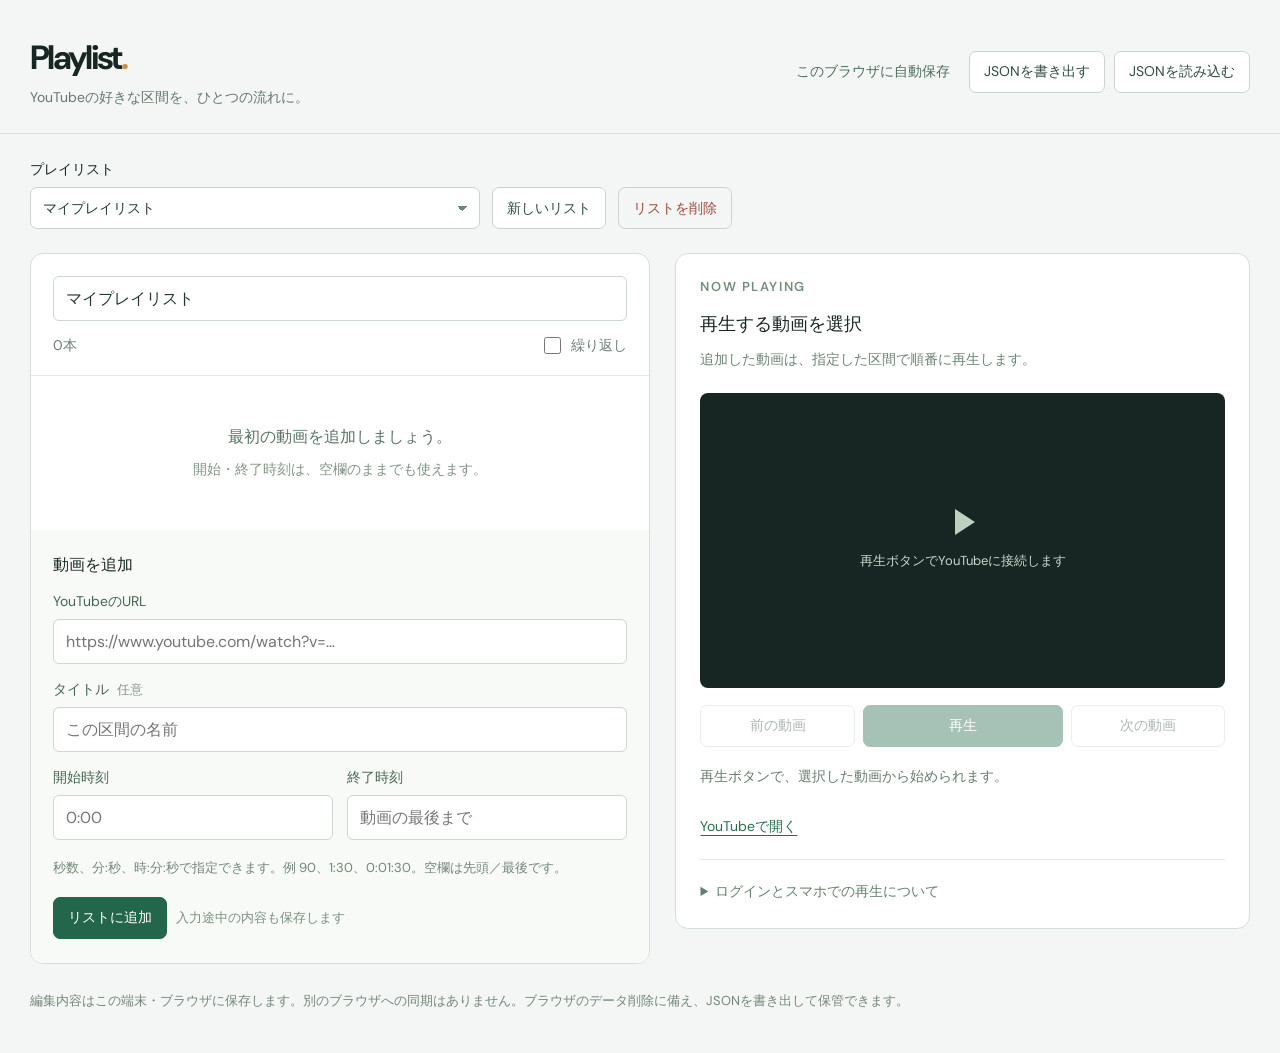
==== playlist/index.html @ 5c145c11 "playlist" ====
﻿<!DOCTYPE html>
<html lang="ja">
<head>
  <meta charset="UTF-8">
  <meta name="viewport" content="width=device-width, initial-scale=1">
  <meta name="robots" content="noindex, nofollow, noarchive">
  <meta name="referrer" content="strict-origin-when-cross-origin">
  <meta name="theme-color" content="#172622">
  <title>Playlist — 区間をつなぐ</title>
  <link rel="stylesheet" href="./playlist.css">
  <script src="./model.js" defer></script>
  <script src="./player.js" defer></script>
  <script src="./app.js" defer></script>
</head>
<body>
  <header class="page-header">
    <div><span class="wordmark">Playlist<span aria-hidden="true">.</span></span><p>YouTubeの好きな区間を、ひとつの流れに。</p></div>
    <div class="header-actions"><span id="save-state" role="status">このブラウザに自動保存</span><button id="export" type="button">JSONを書き出す</button><label class="button" for="import">JSONを読み込む</label><input id="import" class="file-input" type="file" accept=".json,application/json"></div>
  </header>
  <main>
    <div id="storage-error" class="alert" role="alert" hidden></div>
    <div class="library-bar">
      <label for="playlist-select">プレイリスト<select id="playlist-select"></select></label>
      <button id="new-playlist" type="button">新しいリスト</button>
      <button id="delete-playlist" class="quiet danger" type="button">リストを削除</button>
    </div>
    <div class="workspace">
      <section class="list-panel" aria-labelledby="list-heading">
        <div class="list-heading"><label class="sr-only" for="playlist-name">プレイリスト名</label><input id="playlist-name" maxlength="100" aria-label="プレイリスト名"><div><span id="clip-count">0本</span><label class="loop-label"><input id="loop" type="checkbox">繰り返し</label></div></div>
        <h1 id="list-heading" class="sr-only">プレイリストの動画</h1>
        <p id="empty-state" class="empty-state">最初の動画を追加しましょう。<br><span>開始・終了時刻は、空欄のままでも使えます。</span></p>
        <ol id="clip-list" class="clip-list"></ol>
        <form id="clip-form" class="clip-form">
          <h2 id="form-heading">動画を追加</h2>
          <label>YouTubeのURL<input id="video-url" type="text" placeholder="https://www.youtube.com/watch?v=…" maxlength="3000" required autocomplete="off" spellcheck="false"></label>
          <label>タイトル <span class="optional">任意</span><input id="video-title" maxlength="200" placeholder="この区間の名前"></label>
          <div class="time-fields"><label>開始時刻<input id="start-time" type="text" inputmode="decimal" placeholder="0:00" autocomplete="off" aria-describedby="time-help"></label><label>終了時刻<input id="end-time" type="text" inputmode="decimal" placeholder="動画の最後まで" autocomplete="off" aria-describedby="time-help"></label></div>
          <p id="time-help" class="help">秒数、分:秒、時:分:秒で指定できます。例 90、1:30、0:01:30。空欄は先頭／最後です。</p>
          <p id="form-error" class="form-error" role="alert" hidden></p>
          <div class="form-actions"><button id="save-clip" class="primary" type="submit">リストに追加</button><button id="cancel-edit" type="button" hidden>編集をやめる</button><span class="draft-note">入力途中の内容も保存します</span></div>
        </form>
      </section>
      <section class="player-panel" aria-labelledby="player-heading">
        <div class="player-top"><span class="eyebrow">NOW PLAYING</span><span id="playing-order"></span></div>
        <h2 id="player-heading">再生する動画を選択</h2>
        <p id="playing-range" class="range-label">追加した動画は、指定した区間で順番に再生します。</p>
        <div id="player-frame" class="player-frame"><div id="youtube-player"></div><div id="player-placeholder" class="player-placeholder"><span class="play-symbol" aria-hidden="true"></span><p>再生ボタンでYouTubeに接続します</p></div></div>
        <div class="transport"><button id="previous" type="button">前の動画</button><button id="play" class="primary" type="button">再生</button><button id="next" type="button">次の動画</button></div>
        <p id="play-status" class="play-status" role="status" aria-live="polite">再生すると、次の動画へ自動で切り替わります。</p>
        <a id="open-youtube" class="youtube-link" href="https://www.youtube.com/" target="_blank" rel="noopener noreferrer">YouTubeで開く</a>
        <details class="playback-notes"><summary>ログインとスマホでの再生について</summary><p>このページはYouTubeの公式埋め込みプレーヤーを使います。<a href="https://www.youtube.com/" target="_blank" rel="noopener noreferrer">YouTubeにログインする</a>場合は、YouTube本体を開いてください。ログイン状態やPremium特典の埋め込みへの反映は、YouTube・ブラウザ側の仕様に依存します。</p><p>スマホのバックグラウンド再生・画面ロック中の連続再生には対応していません。ページを離れた場合は一時停止します。バックグラウンド再生にはYouTube Premiumの公式アプリをご利用ください。その場合、このページの区間指定・自動切替は引き継がれません。</p><p>埋め込み禁止・年齢制限・非公開の動画などは再生できない場合があります。開始位置にはYouTube側のキーフレームによる誤差が生じることがあります。</p></details>
      </section>
    </div>
    <footer>編集内容はこの端末・ブラウザに保存します。別のブラウザへの同期はありません。ブラウザのデータ削除に備え、JSONを書き出して保管できます。</footer>
  </main>
  <template id="clip-template"><li class="clip-row"><div class="clip-main"><button class="clip-play" type="button" aria-label="この動画を再生">再生</button><div class="clip-info"><h3></h3><p class="clip-range"></p><span class="video-id"></span></div></div><div class="clip-actions"><button data-action="up" type="button">上へ</button><button data-action="down" type="button">下へ</button><button data-action="edit" type="button">編集</button><button data-action="remove" class="danger" type="button">削除</button></div></li></template>
</body>
</html>
---- playlist/playlist.css ----
﻿@import url('https://fonts.googleapis.com/css2?family=DM+Sans:wght@400;500;600;700&display=swap');
:root{color-scheme:light;font-family:'DM Sans','Yu Gothic',Meiryo,sans-serif;background:#f3f6f4;color:#172622;font-synthesis:none}
*{box-sizing:border-box}body{margin:0}button,input,select{font:inherit}button,.button{display:inline-flex;align-items:center;justify-content:center;min-height:42px;padding:10px 14px;border:1px solid #c9d4ce;border-radius:7px;background:#fff;color:#304b40;font-size:.875rem;cursor:pointer;text-decoration:none}button:hover,.button:hover{background:#e9f1ed}button:disabled{opacity:.4;cursor:default}button:focus-visible,input:focus-visible,select:focus-visible,a:focus-visible{outline:3px solid #dd9c50;outline-offset:3px}[hidden]{display:none!important}.primary{background:#24664b;border-color:#24664b;color:#fff}.primary:hover{background:#19553b}.danger{color:#9d493b}.quiet{background:transparent}.page-header{max-width:1370px;margin:auto;padding:36px 30px 26px;display:flex;align-items:center;justify-content:space-between;gap:24px;border-bottom:1px solid #d6dfda}.wordmark{font-size:2.1rem;font-weight:700;letter-spacing:-.08em}.wordmark span{color:#d58b41}.page-header p{margin:9px 0 0;font-size:.875rem;color:#64796e}.header-actions{display:flex;align-items:center;gap:9px;flex-wrap:wrap}#save-state{font-size:.875rem;color:#4b6e5c;margin-right:10px}.file-input,.sr-only{position:absolute;width:1px;height:1px;overflow:hidden;clip-path:inset(50%);white-space:nowrap}main{max-width:1370px;margin:auto;padding:26px 30px 40px}.library-bar{display:flex;align-items:end;gap:12px;margin-bottom:24px}.library-bar>label{display:grid;gap:8px;font-size:.875rem;min-width:220px;max-width:450px;flex:1}select{appearance:none;border:1px solid #c9d4ce;border-radius:7px;padding:11px 34px 11px 12px;background-color:white;color:#253e31;background-image:linear-gradient(45deg,transparent 50%,#688575 50%),linear-gradient(135deg,#688575 50%,transparent 50%);background-position:calc(100% - 17px) 18px,calc(100% - 12px) 18px;background-size:5px 5px;background-repeat:no-repeat}.workspace{display:grid;grid-template-columns:minmax(0,1.08fr) minmax(350px,1fr);gap:25px;align-items:start}.list-panel,.player-panel{min-width:0;border:1px solid #d4ded7;border-radius:13px;background:#fff}.list-panel{overflow:hidden}.list-heading{padding:22px 22px 18px;border-bottom:1px solid #e2e9e4}.list-heading>input{width:100%;padding:4px 0;background:transparent;border:0;border-bottom:1px solid transparent;font-size:1.4rem;font-weight:600;color:#1c382a}.list-heading>input:hover{border-color:#d1ddd5}.list-heading>div{display:flex;align-items:center;justify-content:space-between;margin-top:13px;color:#6c7f73;font-size:.875rem}.loop-label{display:flex;gap:7px;align-items:center}input[type=checkbox]{accent-color:#24664b;width:17px;height:17px}.empty-state{padding:45px 24px;margin:0;line-height:2;text-align:center;color:#577364}.empty-state>span{font-size:.875rem;color:#819487}.clip-list{list-style:none;margin:0;padding:0 22px}.clip-row{padding:18px 0;border-bottom:1px solid #e2e9e4}.clip-row.current{background:#f0f7f2;box-shadow:0 0 0 10px #f0f7f2}.clip-main{display:flex;gap:14px;align-items:center}.clip-play{border-radius:50%;width:48px;min-width:48px;height:48px;padding:0;font-size:.8125rem;background:#f1f5f2}.clip-info{min-width:0}.clip-info h3{font-size:1rem;font-weight:600;margin:0 0 6px;overflow-wrap:anywhere;line-height:1.6}.clip-range{margin:0;font-size:.875rem;color:#3e6a51}.video-id{font-size:.8125rem;color:#91a094}.clip-actions{display:flex;gap:7px;justify-content:flex-end;flex-wrap:wrap;margin-top:12px}.clip-actions button{font-size:.8125rem;min-height:36px;padding:6px 11px}.clip-form{padding:24px 22px;background:#f8faf8;display:grid;gap:16px}.clip-form h2{margin:0;font-size:1rem;font-weight:600}.clip-form label{display:grid;gap:8px;font-size:.875rem;color:#466552}.optional{font-size:.8125rem;color:#87988b}.clip-form label:has(.optional){grid-template-columns:auto 1fr;align-items:center}.clip-form label:has(.optional) input{grid-column:1/-1}input[type=text],input:not([type]){min-width:0;width:100%;padding:11px 12px;border:1px solid #cbd9cf;border-radius:6px;color:#243b2b;background:white;font-size:1rem}.time-fields{display:grid;grid-template-columns:1fr 1fr;gap:14px}.help{margin:0;color:#728778;font-size:.8125rem;line-height:1.9}.form-error,.alert{color:#984436;background:#fff2ec;padding:12px;border:1px solid #eccabc;border-radius:7px;line-height:1.8;font-size:.875rem}.alert{margin-bottom:20px}.form-actions{display:flex;align-items:center;gap:9px;flex-wrap:wrap}.draft-note{font-size:.8125rem;color:#7a9180}.player-panel{position:sticky;top:20px;padding:24px}.player-top{display:flex;align-items:center;justify-content:space-between;gap:16px;font-size:.8125rem;color:#748e7b}.eyebrow{letter-spacing:.12em;font-weight:600}.player-panel h2{margin:15px 0 8px;font-size:1.15rem;line-height:1.6;overflow-wrap:anywhere}.range-label{margin:0 0 20px;font-size:.875rem;color:#6a8573;line-height:1.8}.player-frame{position:relative;width:100%;aspect-ratio:16/9;min-height:200px;background:#172622;border-radius:8px;overflow:hidden}.player-frame iframe{position:absolute;inset:0;width:100%;height:100%;border:0}.player-placeholder{position:absolute;inset:0;display:flex;align-items:center;justify-content:center;gap:15px;flex-direction:column;color:#c8d8ce;text-align:center;padding:15px}.player-placeholder p{font-size:.8125rem;line-height:1.7;margin:0}.play-symbol{width:0;height:0;border-top:13px solid transparent;border-bottom:13px solid transparent;border-left:20px solid #bdcfbf;margin-left:5px}.transport{display:grid;grid-template-columns:1fr 1.3fr 1fr;gap:8px;margin-top:17px}.play-status{min-height:44px;font-size:.875rem;color:#657e6d;line-height:1.8;margin:17px 0 7px}.youtube-link{color:#2c6c4e;font-size:.875rem;text-underline-offset:4px}.playback-notes{border-top:1px solid #e0e8e2;margin-top:23px;padding-top:18px;font-size:.875rem;color:#64806d;line-height:1.9}.playback-notes summary{cursor:pointer}.playback-notes p{font-size:.8125rem}.playback-notes a{color:#276443}footer{font-size:.8125rem;color:#748778;line-height:1.9;margin-top:25px;max-width:920px}
@media(max-width:950px){.workspace{grid-template-columns:1fr}.player-panel{position:relative;top:auto;grid-row:1}.page-header{align-items:flex-start;flex-direction:column}.player-frame{max-height:430px}.list-panel{grid-row:2}.library-bar{flex-wrap:wrap}.library-bar>label{min-width:100%;max-width:none}}
@media(max-width:520px){.page-header{padding:23px 16px 20px;gap:20px}main{padding:20px 16px}.header-actions{gap:7px}.header-actions #save-state{width:100%}.player-panel{padding:18px 14px}.list-heading{padding:20px 17px}.clip-form{padding:22px 17px}.clip-list{padding:0 17px}.transport button{padding:10px 8px;font-size:.8125rem}.time-fields{gap:10px}.library-bar button{flex:1}.wordmark{font-size:1.85rem}}
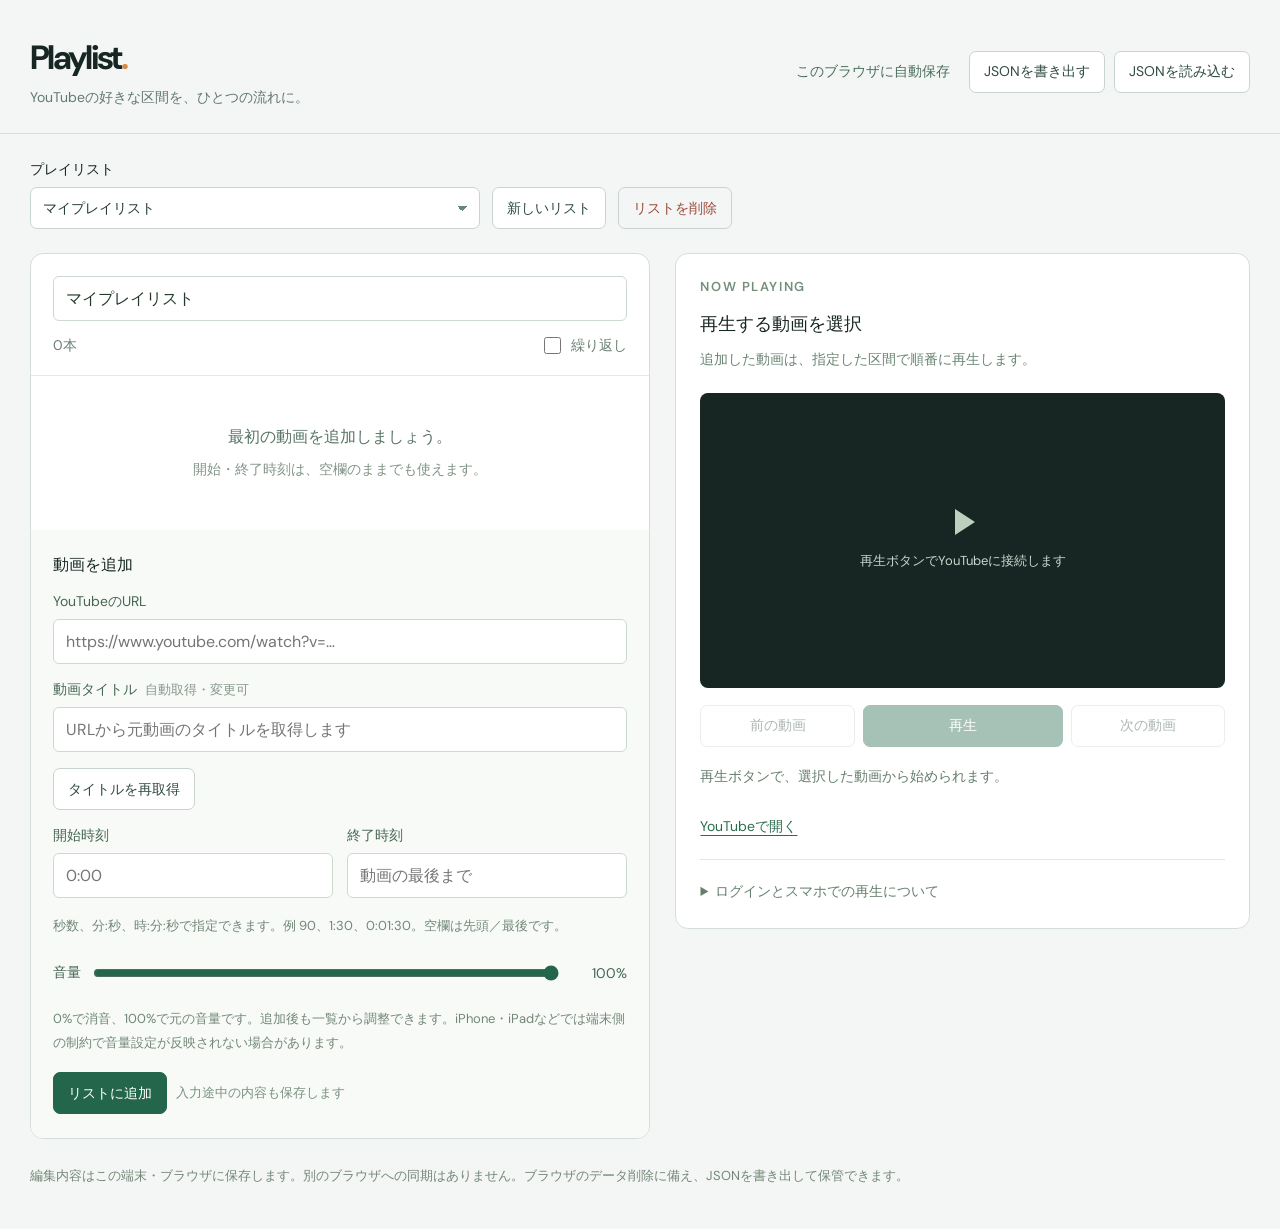
==== commit 4e2195bb: "volume" ====
--- a/playlist/index.html
+++ b/playlist/index.html
@@ -9,6 +9,7 @@
   <title>Playlist — 区間をつなぐ</title>
   <link rel="stylesheet" href="./playlist.css">
   <script src="./model.js" defer></script>
+  <script src="./metadata.js" defer></script>
   <script src="./player.js" defer></script>
   <script src="./app.js" defer></script>
 </head>
@@ -33,9 +34,12 @@
         <form id="clip-form" class="clip-form">
           <h2 id="form-heading">動画を追加</h2>
           <label>YouTubeのURL<input id="video-url" type="text" placeholder="https://www.youtube.com/watch?v=…" maxlength="3000" required autocomplete="off" spellcheck="false"></label>
-          <label>タイトル <span class="optional">任意</span><input id="video-title" maxlength="200" placeholder="この区間の名前"></label>
+          <label>動画タイトル <span class="optional">自動取得・変更可</span><input id="video-title" maxlength="200" placeholder="URLから元動画のタイトルを取得します"></label>
+          <div class="form-actions"><button id="refresh-title" type="button">タイトルを再取得</button><p id="title-status" class="help" role="status" hidden></p></div>
           <div class="time-fields"><label>開始時刻<input id="start-time" type="text" inputmode="decimal" placeholder="0:00" autocomplete="off" aria-describedby="time-help"></label><label>終了時刻<input id="end-time" type="text" inputmode="decimal" placeholder="動画の最後まで" autocomplete="off" aria-describedby="time-help"></label></div>
           <p id="time-help" class="help">秒数、分:秒、時:分:秒で指定できます。例 90、1:30、0:01:30。空欄は先頭／最後です。</p>
+          <label class="volume-control" for="video-volume"><span>音量</span><input id="video-volume" type="range" min="0" max="100" step="1" value="100" aria-describedby="volume-help"><output id="video-volume-value" for="video-volume">100%</output></label>
+          <p id="volume-help" class="help">0%で消音、100%で元の音量です。追加後も一覧から調整できます。iPhone・iPadなどでは端末側の制約で音量設定が反映されない場合があります。</p>
           <p id="form-error" class="form-error" role="alert" hidden></p>
           <div class="form-actions"><button id="save-clip" class="primary" type="submit">リストに追加</button><button id="cancel-edit" type="button" hidden>編集をやめる</button><span class="draft-note">入力途中の内容も保存します</span></div>
         </form>
@@ -44,7 +48,8 @@
         <div class="player-top"><span class="eyebrow">NOW PLAYING</span><span id="playing-order"></span></div>
         <h2 id="player-heading">再生する動画を選択</h2>
         <p id="playing-range" class="range-label">追加した動画は、指定した区間で順番に再生します。</p>
-        <div id="player-frame" class="player-frame"><div id="youtube-player"></div><div id="player-placeholder" class="player-placeholder"><span class="play-symbol" aria-hidden="true"></span><p>再生ボタンでYouTubeに接続します</p></div></div>
+        <div id="player-slot" class="player-slot"><div id="player-frame" class="player-frame"><div id="youtube-player"></div><div id="player-placeholder" class="player-placeholder"><span class="play-symbol" aria-hidden="true"></span><p>再生ボタンでYouTubeに接続します</p></div></div></div>
+        <div id="floating-controls" class="floating-controls" hidden><button id="floating-play" type="button">一時停止</button><button id="return-player" type="button">元の位置へ戻る</button></div>
         <div class="transport"><button id="previous" type="button">前の動画</button><button id="play" class="primary" type="button">再生</button><button id="next" type="button">次の動画</button></div>
         <p id="play-status" class="play-status" role="status" aria-live="polite">再生すると、次の動画へ自動で切り替わります。</p>
         <a id="open-youtube" class="youtube-link" href="https://www.youtube.com/" target="_blank" rel="noopener noreferrer">YouTubeで開く</a>
@@ -53,6 +58,6 @@
     </div>
     <footer>編集内容はこの端末・ブラウザに保存します。別のブラウザへの同期はありません。ブラウザのデータ削除に備え、JSONを書き出して保管できます。</footer>
   </main>
-  <template id="clip-template"><li class="clip-row"><div class="clip-main"><button class="clip-play" type="button" aria-label="この動画を再生">再生</button><div class="clip-info"><h3></h3><p class="clip-range"></p><span class="video-id"></span></div></div><div class="clip-actions"><button data-action="up" type="button">上へ</button><button data-action="down" type="button">下へ</button><button data-action="edit" type="button">編集</button><button data-action="remove" class="danger" type="button">削除</button></div></li></template>
+  <template id="clip-template"><li class="clip-row"><div class="clip-main"><button class="clip-play" type="button" aria-label="この動画を再生">再生</button><div class="clip-info"><h3></h3><p class="clip-range"></p><span class="video-id"></span></div></div><label class="clip-volume volume-control"><span>音量</span><input class="clip-volume-input" type="range" min="0" max="100" step="1" value="100"><output>100%</output></label><div class="clip-actions"><button data-action="up" type="button">上へ</button><button data-action="down" type="button">下へ</button><button data-action="edit" type="button">編集</button><button data-action="remove" class="danger" type="button">削除</button></div></li></template>
 </body>
 </html>
--- a/playlist/playlist.css
+++ b/playlist/playlist.css
@@ -3,3 +3,12 @@
 *{box-sizing:border-box}body{margin:0}button,input,select{font:inherit}button,.button{display:inline-flex;align-items:center;justify-content:center;min-height:42px;padding:10px 14px;border:1px solid #c9d4ce;border-radius:7px;background:#fff;color:#304b40;font-size:.875rem;cursor:pointer;text-decoration:none}button:hover,.button:hover{background:#e9f1ed}button:disabled{opacity:.4;cursor:default}button:focus-visible,input:focus-visible,select:focus-visible,a:focus-visible{outline:3px solid #dd9c50;outline-offset:3px}[hidden]{display:none!important}.primary{background:#24664b;border-color:#24664b;color:#fff}.primary:hover{background:#19553b}.danger{color:#9d493b}.quiet{background:transparent}.page-header{max-width:1370px;margin:auto;padding:36px 30px 26px;display:flex;align-items:center;justify-content:space-between;gap:24px;border-bottom:1px solid #d6dfda}.wordmark{font-size:2.1rem;font-weight:700;letter-spacing:-.08em}.wordmark span{color:#d58b41}.page-header p{margin:9px 0 0;font-size:.875rem;color:#64796e}.header-actions{display:flex;align-items:center;gap:9px;flex-wrap:wrap}#save-state{font-size:.875rem;color:#4b6e5c;margin-right:10px}.file-input,.sr-only{position:absolute;width:1px;height:1px;overflow:hidden;clip-path:inset(50%);white-space:nowrap}main{max-width:1370px;margin:auto;padding:26px 30px 40px}.library-bar{display:flex;align-items:end;gap:12px;margin-bottom:24px}.library-bar>label{display:grid;gap:8px;font-size:.875rem;min-width:220px;max-width:450px;flex:1}select{appearance:none;border:1px solid #c9d4ce;border-radius:7px;padding:11px 34px 11px 12px;background-color:white;color:#253e31;background-image:linear-gradient(45deg,transparent 50%,#688575 50%),linear-gradient(135deg,#688575 50%,transparent 50%);background-position:calc(100% - 17px) 18px,calc(100% - 12px) 18px;background-size:5px 5px;background-repeat:no-repeat}.workspace{display:grid;grid-template-columns:minmax(0,1.08fr) minmax(350px,1fr);gap:25px;align-items:start}.list-panel,.player-panel{min-width:0;border:1px solid #d4ded7;border-radius:13px;background:#fff}.list-panel{overflow:hidden}.list-heading{padding:22px 22px 18px;border-bottom:1px solid #e2e9e4}.list-heading>input{width:100%;padding:4px 0;background:transparent;border:0;border-bottom:1px solid transparent;font-size:1.4rem;font-weight:600;color:#1c382a}.list-heading>input:hover{border-color:#d1ddd5}.list-heading>div{display:flex;align-items:center;justify-content:space-between;margin-top:13px;color:#6c7f73;font-size:.875rem}.loop-label{display:flex;gap:7px;align-items:center}input[type=checkbox]{accent-color:#24664b;width:17px;height:17px}.empty-state{padding:45px 24px;margin:0;line-height:2;text-align:center;color:#577364}.empty-state>span{font-size:.875rem;color:#819487}.clip-list{list-style:none;margin:0;padding:0 22px}.clip-row{padding:18px 0;border-bottom:1px solid #e2e9e4}.clip-row.current{background:#f0f7f2;box-shadow:0 0 0 10px #f0f7f2}.clip-main{display:flex;gap:14px;align-items:center}.clip-play{border-radius:50%;width:48px;min-width:48px;height:48px;padding:0;font-size:.8125rem;background:#f1f5f2}.clip-info{min-width:0}.clip-info h3{font-size:1rem;font-weight:600;margin:0 0 6px;overflow-wrap:anywhere;line-height:1.6}.clip-range{margin:0;font-size:.875rem;color:#3e6a51}.video-id{font-size:.8125rem;color:#91a094}.clip-actions{display:flex;gap:7px;justify-content:flex-end;flex-wrap:wrap;margin-top:12px}.clip-actions button{font-size:.8125rem;min-height:36px;padding:6px 11px}.clip-form{padding:24px 22px;background:#f8faf8;display:grid;gap:16px}.clip-form h2{margin:0;font-size:1rem;font-weight:600}.clip-form label{display:grid;gap:8px;font-size:.875rem;color:#466552}.optional{font-size:.8125rem;color:#87988b}.clip-form label:has(.optional){grid-template-columns:auto 1fr;align-items:center}.clip-form label:has(.optional) input{grid-column:1/-1}input[type=text],input:not([type]){min-width:0;width:100%;padding:11px 12px;border:1px solid #cbd9cf;border-radius:6px;color:#243b2b;background:white;font-size:1rem}.time-fields{display:grid;grid-template-columns:1fr 1fr;gap:14px}.help{margin:0;color:#728778;font-size:.8125rem;line-height:1.9}.form-error,.alert{color:#984436;background:#fff2ec;padding:12px;border:1px solid #eccabc;border-radius:7px;line-height:1.8;font-size:.875rem}.alert{margin-bottom:20px}.form-actions{display:flex;align-items:center;gap:9px;flex-wrap:wrap}.draft-note{font-size:.8125rem;color:#7a9180}.player-panel{position:sticky;top:20px;padding:24px}.player-top{display:flex;align-items:center;justify-content:space-between;gap:16px;font-size:.8125rem;color:#748e7b}.eyebrow{letter-spacing:.12em;font-weight:600}.player-panel h2{margin:15px 0 8px;font-size:1.15rem;line-height:1.6;overflow-wrap:anywhere}.range-label{margin:0 0 20px;font-size:.875rem;color:#6a8573;line-height:1.8}.player-frame{position:relative;width:100%;aspect-ratio:16/9;min-height:200px;background:#172622;border-radius:8px;overflow:hidden}.player-frame iframe{position:absolute;inset:0;width:100%;height:100%;border:0}.player-placeholder{position:absolute;inset:0;display:flex;align-items:center;justify-content:center;gap:15px;flex-direction:column;color:#c8d8ce;text-align:center;padding:15px}.player-placeholder p{font-size:.8125rem;line-height:1.7;margin:0}.play-symbol{width:0;height:0;border-top:13px solid transparent;border-bottom:13px solid transparent;border-left:20px solid #bdcfbf;margin-left:5px}.transport{display:grid;grid-template-columns:1fr 1.3fr 1fr;gap:8px;margin-top:17px}.play-status{min-height:44px;font-size:.875rem;color:#657e6d;line-height:1.8;margin:17px 0 7px}.youtube-link{color:#2c6c4e;font-size:.875rem;text-underline-offset:4px}.playback-notes{border-top:1px solid #e0e8e2;margin-top:23px;padding-top:18px;font-size:.875rem;color:#64806d;line-height:1.9}.playback-notes summary{cursor:pointer}.playback-notes p{font-size:.8125rem}.playback-notes a{color:#276443}footer{font-size:.8125rem;color:#748778;line-height:1.9;margin-top:25px;max-width:920px}
 @media(max-width:950px){.workspace{grid-template-columns:1fr}.player-panel{position:relative;top:auto;grid-row:1}.page-header{align-items:flex-start;flex-direction:column}.player-frame{max-height:430px}.list-panel{grid-row:2}.library-bar{flex-wrap:wrap}.library-bar>label{min-width:100%;max-width:none}}
 @media(max-width:520px){.page-header{padding:23px 16px 20px;gap:20px}main{padding:20px 16px}.header-actions{gap:7px}.header-actions #save-state{width:100%}.player-panel{padding:18px 14px}.list-heading{padding:20px 17px}.clip-form{padding:22px 17px}.clip-list{padding:0 17px}.transport button{padding:10px 8px;font-size:.8125rem}.time-fields{gap:10px}.library-bar button{flex:1}.wordmark{font-size:1.85rem}}
+.player-slot{width:100%;aspect-ratio:16/9;min-height:200px}
+.player-frame.is-floating{position:fixed;z-index:20;right:12px;bottom:70px;width:min(360px,calc(100vw - 24px));box-shadow:0 8px 30px #17262240;outline:1px solid #c9d4ce}
+.floating-controls{position:fixed;z-index:20;right:12px;bottom:12px;width:min(360px,calc(100vw - 24px));display:flex;gap:8px;padding:5px;border:1px solid #c9d4ce;border-radius:8px;background:#fff;box-shadow:0 4px 16px #17262226}
+.floating-controls button{flex:1;min-height:38px;padding:8px 5px}
+body.has-floating-player main{padding-bottom:300px}
+.volume-control,.clip-form label.volume-control{display:grid;grid-template-columns:auto minmax(0,1fr) 3.5rem;align-items:center;gap:12px;font-size:.875rem;color:#466552}
+.clip-volume{margin-top:12px}
+.volume-control input[type=range]{width:100%;min-width:0;min-height:36px;margin:0;accent-color:#24664b;cursor:pointer}
+.volume-control output{text-align:right;font-variant-numeric:tabular-nums}
